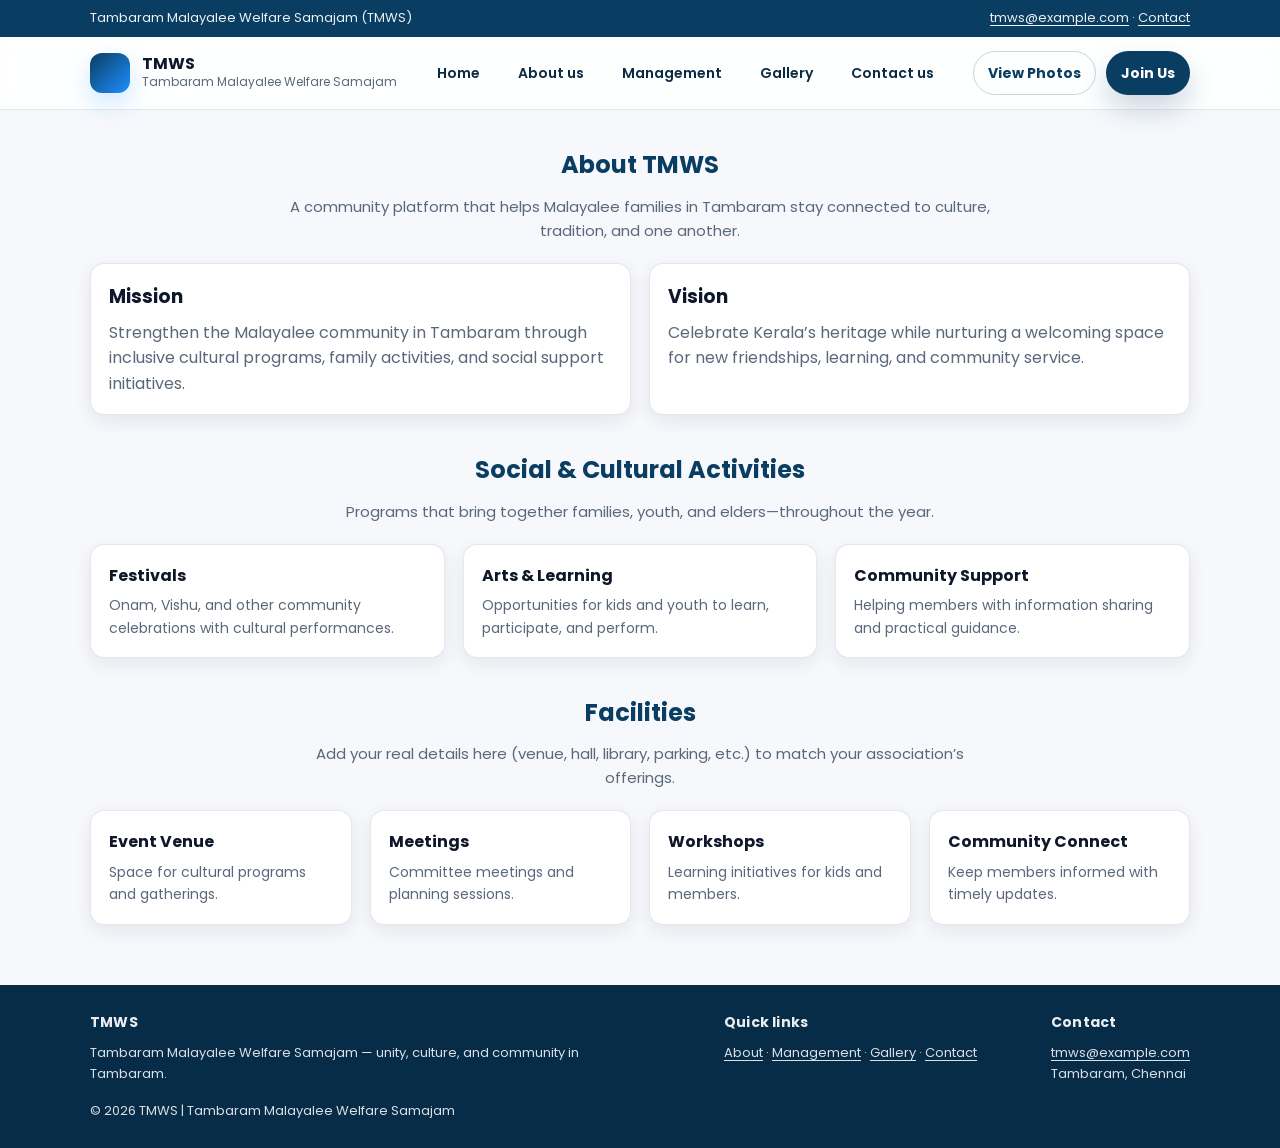
==== about.html @ e10136ef "Add files via upload updated version of the website" ====
<!DOCTYPE html>
<html lang="en">
<head>
  <meta charset="UTF-8">
  <meta name="viewport" content="width=device-width, initial-scale=1.0">
  <title>About TMWS | Tambaram Malayalee Welfare Samajam</title>
  <link href="https://fonts.googleapis.com/css2?family=Poppins:wght@300;400;600&display=swap" rel="stylesheet">
  <link rel="stylesheet" href="assets/css/styles.css">
</head>
<body>
  <a class="skip-link" href="#main">Skip to content</a>

  <div class="topbar">
    <div class="container">
      <div class="row">
        <div>Tambaram Malayalee Welfare Samajam (TMWS)</div>
        <div>
          <a href="mailto:tmws@example.com">tmws@example.com</a>
          <span aria-hidden="true"> · </span>
          <a href="contact.html">Contact</a>
        </div>
      </div>
    </div>
  </div>

  <header class="site-header" aria-label="Site header">
    <div class="container">
      <div class="header-inner">
        <a class="brand" href="index.html" aria-label="TMWS home">
          <div class="brand-mark" aria-hidden="true"></div>
          <div>
            <h1>TMWS</h1>
            <p>Tambaram Malayalee Welfare Samajam</p>
          </div>
        </a>

        <button class="nav-toggle" type="button" data-nav-toggle aria-label="Toggle navigation" aria-expanded="false">
          <span></span><span></span><span></span>
        </button>

        <nav class="nav" data-nav aria-label="Primary navigation">
          <a href="index.html">Home</a>

          <div class="dropdown" data-dropdown>
            <button type="button" aria-expanded="false">About us</button>
            <div class="dropdown-menu" role="menu">
              <a role="menuitem" href="about.html">About TMWS</a>
              <a role="menuitem" href="#vision">Our Vision</a>
              <a role="menuitem" href="#activities">Social & Cultural Activities</a>
              <a role="menuitem" href="#facilities">Facilities</a>
            </div>
          </div>

          <div class="dropdown" data-dropdown>
            <button type="button" aria-expanded="false">Management</button>
            <div class="dropdown-menu" role="menu">
              <a role="menuitem" href="management.html#advisory">Advisory Board</a>
              <a role="menuitem" href="management.html#committee">Central Committee</a>
              <a role="menuitem" href="management.html#area">Area Committee</a>
            </div>
          </div>

          <a href="gallery.html">Gallery</a>
          <a href="contact.html">Contact us</a>
        </nav>

        <div class="header-actions">
          <a class="btn btn-outline" href="gallery.html">View Photos</a>
          <a class="btn btn-primary" href="contact.html">Join Us</a>
        </div>
      </div>
    </div>
  </header>

  <main id="main">
    <section class="section">
      <div class="container">
        <h2 class="section-title">About TMWS</h2>
        <p class="lead">A community platform that helps Malayalee families in Tambaram stay connected to culture, tradition, and one another.</p>
        <div class="grid">
          <div class="card col-6">
            <h3 style="margin:0 0 8px;">Mission</h3>
            <p style="margin:0; color: var(--muted);">
              Strengthen the Malayalee community in Tambaram through inclusive cultural programs, family activities,
              and social support initiatives.
            </p>
          </div>
          <div class="card col-6" id="vision">
            <h3 style="margin:0 0 8px;">Vision</h3>
            <p style="margin:0; color: var(--muted);">
              Celebrate Kerala’s heritage while nurturing a welcoming space for new friendships, learning, and community service.
            </p>
          </div>
        </div>
      </div>
    </section>

    <section class="section" id="activities" style="padding-top:0;">
      <div class="container">
        <h2 class="section-title">Social & Cultural Activities</h2>
        <p class="lead">Programs that bring together families, youth, and elders—throughout the year.</p>
        <div class="grid">
          <div class="card col-4 feature">
            <h3>Festivals</h3>
            <p>Onam, Vishu, and other community celebrations with cultural performances.</p>
          </div>
          <div class="card col-4 feature">
            <h3>Arts & Learning</h3>
            <p>Opportunities for kids and youth to learn, participate, and perform.</p>
          </div>
          <div class="card col-4 feature">
            <h3>Community Support</h3>
            <p>Helping members with information sharing and practical guidance.</p>
          </div>
        </div>
      </div>
    </section>

    <section class="section" id="facilities" style="padding-top:0;">
      <div class="container">
        <h2 class="section-title">Facilities</h2>
        <p class="lead">Add your real details here (venue, hall, library, parking, etc.) to match your association’s offerings.</p>
        <div class="grid">
          <div class="card col-3 feature">
            <h3>Event Venue</h3>
            <p>Space for cultural programs and gatherings.</p>
          </div>
          <div class="card col-3 feature">
            <h3>Meetings</h3>
            <p>Committee meetings and planning sessions.</p>
          </div>
          <div class="card col-3 feature">
            <h3>Workshops</h3>
            <p>Learning initiatives for kids and members.</p>
          </div>
          <div class="card col-3 feature">
            <h3>Community Connect</h3>
            <p>Keep members informed with timely updates.</p>
          </div>
        </div>
      </div>
    </section>
  </main>

  <footer class="footer">
    <div class="container">
      <div class="row">
        <div style="max-width: 56ch;">
          <h4>TMWS</h4>
          <p>Tambaram Malayalee Welfare Samajam — unity, culture, and community in Tambaram.</p>
        </div>
        <div>
          <h4>Quick links</h4>
          <p><a href="about.html">About</a> · <a href="management.html">Management</a> · <a href="gallery.html">Gallery</a> · <a href="contact.html">Contact</a></p>
        </div>
        <div>
          <h4>Contact</h4>
          <p><a href="mailto:tmws@example.com">tmws@example.com</a><br>Tambaram, Chennai</p>
        </div>
      </div>
      <p style="margin-top:16px;">© 2026 TMWS | Tambaram Malayalee Welfare Samajam</p>
    </div>
  </footer>

  <script src="assets/js/main.js" defer></script>
</body>
</html>
---- assets/css/styles.css ----
:root{
  --bg: #f6f8fc;
  --surface: #ffffff;
  --text: #0f172a;
  --muted: #5b677a;
  --brand: #0a3d62;
  --brand2: #1e90ff;
  --border: rgba(15, 23, 42, 0.10);
  --shadow: 0 12px 32px rgba(15, 23, 42, 0.12);
  --shadow2: 0 6px 18px rgba(15, 23, 42, 0.08);
  --radius: 14px;
  --radius2: 18px;
  --container: 1140px;
}

*{ box-sizing:border-box; }
html,body{ height:100%; }
body{
  margin:0;
  font-family: "Poppins", system-ui, -apple-system, "Segoe UI", Roboto, Arial, sans-serif;
  color: var(--text);
  background: var(--bg);
  line-height: 1.6;
}
a{ color: inherit; text-decoration: none; }
img{ max-width:100%; display:block; }

.skip-link{
  position:absolute; left:-999px; top:auto; width:1px; height:1px; overflow:hidden;
}
.skip-link:focus{
  left:16px; top:16px; width:auto; height:auto;
  padding:10px 12px;
  background: var(--surface);
  border:1px solid var(--border);
  border-radius: 10px;
  box-shadow: var(--shadow2);
  z-index: 5000;
}

.container{
  max-width: var(--container);
  margin: 0 auto;
  padding: 0 20px;
}

/* Header */
.topbar{
  background: var(--brand);
  color: rgba(255,255,255,0.92);
  font-size: 13px;
}
.topbar .row{
  display:flex;
  gap:14px;
  align-items:center;
  justify-content: space-between;
  padding: 8px 0;
}
.topbar a{ text-decoration: underline; text-underline-offset: 3px; }

.site-header{
  position: sticky;
  top: 0;
  z-index: 3000;
  background: rgba(255,255,255,0.88);
  border-bottom: 1px solid var(--border);
  backdrop-filter: blur(10px);
}
.header-inner{
  display:flex;
  align-items:center;
  justify-content: space-between;
  gap: 14px;
  padding: 14px 0;
}
.brand{
  display:flex;
  align-items:center;
  gap: 12px;
  min-width: 220px;
}
.brand-mark{
  width: 40px; height: 40px;
  border-radius: 12px;
  background: linear-gradient(135deg, var(--brand), var(--brand2));
  box-shadow: 0 10px 24px rgba(30, 144, 255, 0.22);
}
.brand h1{
  font-size: 16px;
  margin: 0;
  line-height: 1.1;
}
.brand p{
  margin: 0;
  font-size: 12px;
  color: var(--muted);
}

/* Nav */
.nav-toggle{
  display:none;
  border: 1px solid var(--border);
  background: var(--surface);
  border-radius: 12px;
  padding: 10px 12px;
  cursor:pointer;
}
.nav-toggle span{ display:block; width:18px; height:2px; background: var(--text); margin: 4px 0; border-radius: 2px; }

.nav{
  display:flex;
  align-items:center;
  gap: 18px;
}
.nav a{
  color: #0b2b44;
  font-weight: 600;
  font-size: 14px;
  padding: 8px 10px;
  border-radius: 10px;
}
.nav a:hover{ background: rgba(30,144,255,0.10); color: var(--brand2); }

.dropdown{
  position: relative;
}
.dropdown > button{
  border: none;
  background: transparent;
  font: inherit;
  color: #0b2b44;
  font-weight: 600;
  font-size: 14px;
  padding: 8px 10px;
  border-radius: 10px;
  cursor: pointer;
}
.dropdown > button:hover{ background: rgba(30,144,255,0.10); color: var(--brand2); }
.dropdown-menu{
  position:absolute;
  top: calc(100% + 10px);
  right: 0;
  min-width: 250px;
  background: var(--surface);
  border: 1px solid var(--border);
  border-radius: 14px;
  box-shadow: var(--shadow);
  padding: 8px;
  display:none;
}
.dropdown-menu a{
  display:block;
  padding: 10px 10px;
  border-radius: 10px;
  font-weight: 600;
}
.dropdown-menu a:hover{ background: rgba(10,61,98,0.08); color: var(--brand); }
.dropdown.open .dropdown-menu{ display:block; }

.header-actions{
  display:flex;
  align-items:center;
  gap: 10px;
}
.btn{
  display:inline-flex;
  align-items:center;
  justify-content:center;
  padding: 10px 14px;
  border-radius: 999px;
  border: 1px solid transparent;
  font-weight: 700;
  font-size: 14px;
  cursor:pointer;
}
.btn-primary{
  background: var(--brand);
  color: white;
  box-shadow: 0 14px 28px rgba(10,61,98,0.20);
}
.btn-primary:hover{ filter: brightness(1.04); }
.btn-outline{
  background: transparent;
  border-color: rgba(10,61,98,0.22);
  color: var(--brand);
}
.btn-outline:hover{ background: rgba(10,61,98,0.06); }

/* Hero slider */
.hero{
  position: relative;
  color: white;
  overflow:hidden;
  background: #082b45;
}
.hero::before{
  content:"";
  position:absolute;
  inset:0;
  background: linear-gradient(135deg, rgba(10,61,98,0.90), rgba(30,144,255,0.72));
  z-index: 1;
}
.hero-slide{
  position:absolute;
  inset:0;
  background-size: cover;
  background-position: center;
  opacity:0;
  transform: scale(1.03);
  transition: opacity 600ms ease;
}
.hero-slide.active{ opacity:1; }
.hero-content{
  position: relative;
  z-index: 2;
  padding: 66px 0 54px;
}
.hero-grid{
  display:grid;
  grid-template-columns: 1.35fr 0.9fr;
  gap: 24px;
  align-items:center;
}
.hero-badge{
  display:inline-flex;
  gap:10px;
  align-items:center;
  padding: 8px 12px;
  border-radius: 999px;
  background: rgba(255,255,255,0.14);
  border: 1px solid rgba(255,255,255,0.24);
  backdrop-filter: blur(8px);
  font-weight: 700;
}
.hero h2{
  margin: 14px 0 10px;
  font-size: clamp(30px, 3.2vw, 46px);
  line-height: 1.12;
}
.hero p{
  margin:0;
  opacity: 0.95;
  max-width: 62ch;
}
.hero-actions{
  margin-top: 18px;
  display:flex;
  gap: 12px;
  flex-wrap: wrap;
}
.hero-aside{
  background: rgba(255,255,255,0.12);
  border: 1px solid rgba(255,255,255,0.22);
  border-radius: var(--radius2);
  padding: 18px;
  box-shadow: 0 14px 34px rgba(0,0,0,0.18);
  backdrop-filter: blur(10px);
}
.hero-aside h3{ margin: 0 0 8px; font-size: 16px; }
.meta-list{ list-style:none; padding:0; margin: 10px 0 0; display:grid; gap: 10px; }
.meta-list li{ display:grid; grid-template-columns: 18px 1fr; gap: 10px; font-size: 14px; }
.meta-icon{ width:18px; height:18px; }

/* Sections */
.section{
  padding: 36px 0;
}
.section-title{
  text-align:center;
  margin: 0 0 10px;
  color: var(--brand);
  font-size: 24px;
}
.lead{
  color: var(--muted);
  text-align:center;
  max-width: 78ch;
  margin: 0 auto 20px;
  font-size: 15px;
}
.grid{
  display:grid;
  grid-template-columns: repeat(12, 1fr);
  gap: 18px;
}
.card{
  background: var(--surface);
  border: 1px solid var(--border);
  border-radius: var(--radius);
  box-shadow: var(--shadow2);
  padding: 18px;
  transition: transform 180ms ease, box-shadow 180ms ease;
}
.card:hover{ transform: translateY(-4px); box-shadow: var(--shadow); }

.col-3{ grid-column: span 3; }
.col-4{ grid-column: span 4; }
.col-6{ grid-column: span 6; }
.col-12{ grid-column: span 12; }

.feature h3{ margin: 0 0 6px; font-size: 16px; }
.feature p{ margin: 0; color: var(--muted); font-size: 14px; }

.gallery-card{ padding: 12px; }
.gallery-card figure{ margin:0; display:grid; gap: 10px; }
.gallery-card img{
  width:100%;
  height: 200px;
  object-fit: cover;
  border-radius: 12px;
  border: 1px solid var(--border);
}
.gallery-card figcaption{ color: var(--muted); font-size: 13px; }

.person{ text-align:center; }
.person img{
  width: 112px; height: 112px;
  object-fit: cover;
  border-radius: 999px;
  border: 3px solid rgba(30,144,255,0.18);
  margin: 0 auto 10px;
  background: #eef2ff;
}
.person h3{ margin: 0 0 2px; font-size: 16px; }
.person p{ margin: 0; color: var(--muted); font-size: 14px; }

.footer{
  background: #072c48;
  color: rgba(255,255,255,0.92);
  margin-top: 24px;
  padding: 26px 0;
}
.footer .row{
  display:flex;
  gap: 18px;
  align-items:flex-start;
  justify-content: space-between;
  flex-wrap: wrap;
}
.footer h4{ margin:0 0 10px; font-size: 14px; letter-spacing: 0.2px; }
.footer p{ margin:0; opacity: 0.92; font-size: 13px; }
.footer a{ text-decoration: underline; text-underline-offset: 3px; }

/* Responsive */
@media (max-width: 980px){
  .hero-grid{ grid-template-columns: 1fr; }
  .col-3{ grid-column: span 6; }
  .col-4{ grid-column: span 6; }
  .col-6{ grid-column: span 12; }
}
@media (max-width: 720px){
  .topbar .row{ flex-direction: column; align-items:flex-start; }
  .nav-toggle{ display:block; }
  .nav{
    display:none;
    position:absolute;
    top: 100%;
    left: 0;
    right: 0;
    background: rgba(255,255,255,0.98);
    border-bottom: 1px solid var(--border);
    padding: 10px 12px;
    flex-direction: column;
    align-items: stretch;
    gap: 8px;
  }
  .nav.open{ display:flex; }
  .dropdown-menu{ position: static; min-width: auto; box-shadow: none; border-radius: 12px; }
  .dropdown > button{ width: 100%; text-align: left; }
}
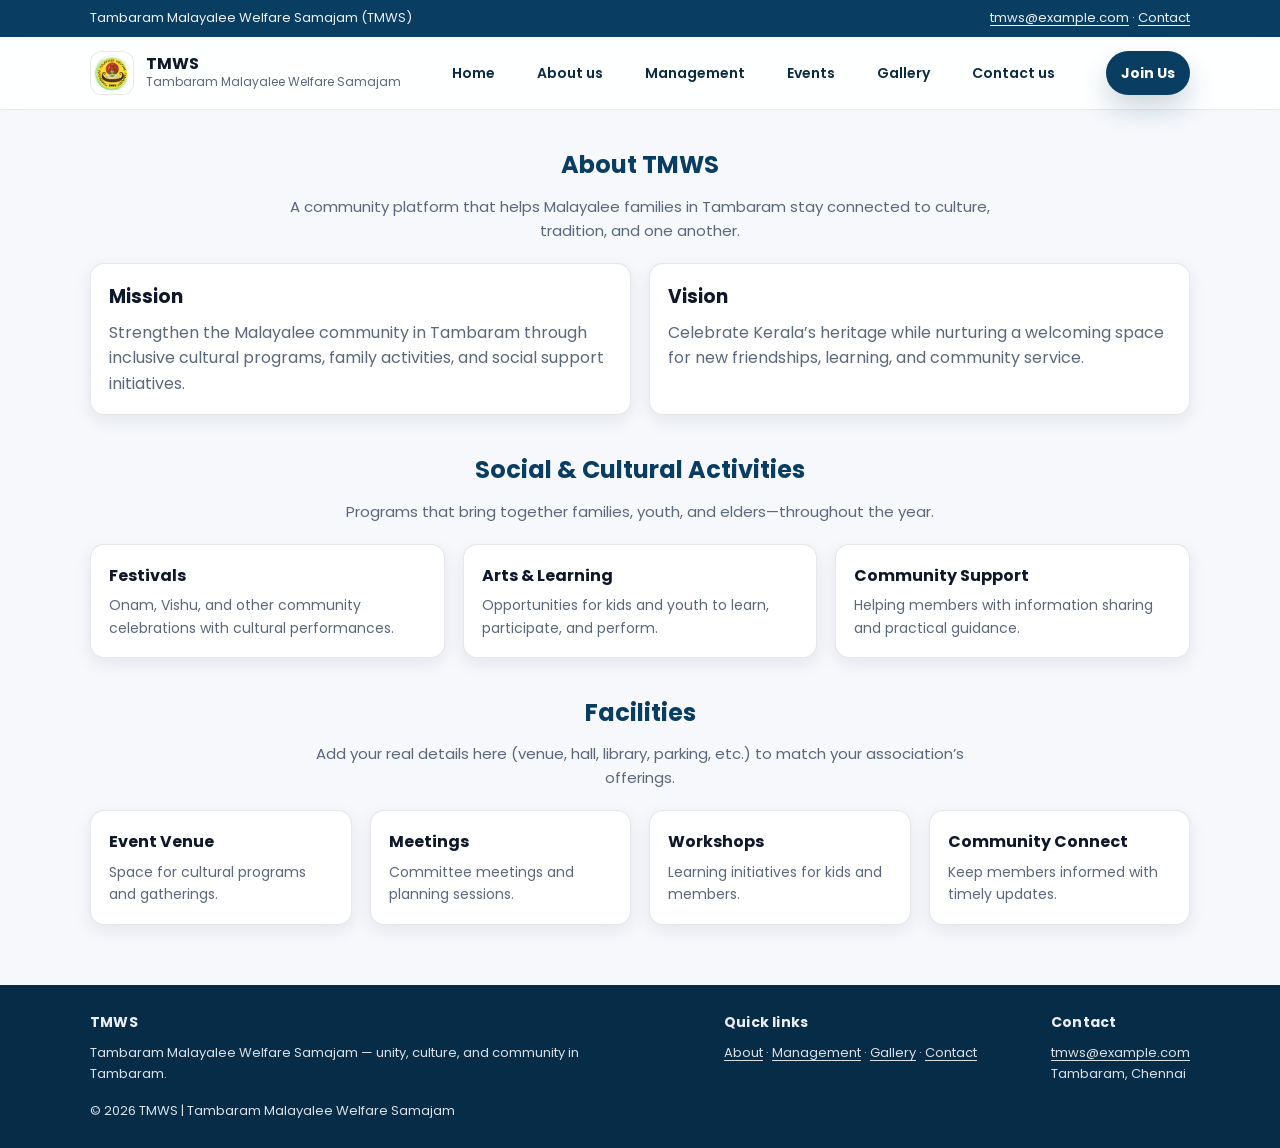
==== commit cd44c935: "Add files via upload uploaded images and modified the view removed photo view menu" ====
--- a/about.html
+++ b/about.html
@@ -27,7 +27,7 @@
     <div class="container">
       <div class="header-inner">
         <a class="brand" href="index.html" aria-label="TMWS home">
-          <div class="brand-mark" aria-hidden="true"></div>
+          <img class="brand-logo" src="assets/images/logo.png" alt="TMWS logo">
           <div>
             <h1>TMWS</h1>
             <p>Tambaram Malayalee Welfare Samajam</p>
@@ -60,12 +60,19 @@
             </div>
           </div>
 
+          <div class="dropdown" data-dropdown>
+            <button type="button" aria-expanded="false">Events</button>
+            <div class="dropdown-menu" role="menu">
+              <a role="menuitem" href="events.html#upcoming-events">Upcoming Events</a>
+              <a role="menuitem" href="events.html#past-events">Past Events</a>
+              <a role="menuitem" href="events.html#calendar">Calendar</a>
+            </div>
+          </div>
           <a href="gallery.html">Gallery</a>
           <a href="contact.html">Contact us</a>
         </nav>
 
         <div class="header-actions">
-          <a class="btn btn-outline" href="gallery.html">View Photos</a>
           <a class="btn btn-primary" href="contact.html">Join Us</a>
         </div>
       </div>
--- a/assets/css/styles.css
+++ b/assets/css/styles.css
@@ -86,6 +86,14 @@
   background: linear-gradient(135deg, var(--brand), var(--brand2));
   box-shadow: 0 10px 24px rgba(30, 144, 255, 0.22);
 }
+.brand-logo{
+  width: 44px;
+  height: 44px;
+  border-radius: 12px;
+  object-fit: cover;
+  border: 1px solid var(--border);
+  background: #ffffff;
+}
 .brand h1{
   font-size: 16px;
   margin: 0;
@@ -117,7 +125,7 @@
   color: #0b2b44;
   font-weight: 600;
   font-size: 14px;
-  padding: 8px 10px;
+  padding: 10px 12px;
   border-radius: 10px;
 }
 .nav a:hover{ background: rgba(30,144,255,0.10); color: var(--brand2); }
@@ -132,7 +140,7 @@
   color: #0b2b44;
   font-weight: 600;
   font-size: 14px;
-  padding: 8px 10px;
+  padding: 10px 12px;
   border-radius: 10px;
   cursor: pointer;
 }
@@ -157,6 +165,9 @@
 }
 .dropdown-menu a:hover{ background: rgba(10,61,98,0.08); color: var(--brand); }
 .dropdown.open .dropdown-menu{ display:block; }
+@media (min-width: 721px){
+  .dropdown:hover .dropdown-menu{ display:block; }
+}
 
 .header-actions{
   display:flex;
@@ -167,6 +178,7 @@
   display:inline-flex;
   align-items:center;
   justify-content:center;
+  min-height: 44px;
   padding: 10px 14px;
   border-radius: 999px;
   border: 1px solid transparent;
@@ -302,6 +314,44 @@
 .feature h3{ margin: 0 0 6px; font-size: 16px; }
 .feature p{ margin: 0; color: var(--muted); font-size: 14px; }
 
+.events-scroll{
+  display:flex;
+  gap: 14px;
+  overflow-x: auto;
+  padding-bottom: 8px;
+  scroll-snap-type: x mandatory;
+}
+.events-scroll::-webkit-scrollbar{ height: 8px; }
+.events-scroll::-webkit-scrollbar-thumb{
+  background: rgba(10,61,98,0.25);
+  border-radius: 999px;
+}
+.event-card{
+  min-width: 280px;
+  max-width: 320px;
+  scroll-snap-align: start;
+}
+.event-card .date{
+  display:inline-block;
+  font-size: 12px;
+  font-weight: 700;
+  color: var(--brand);
+  background: rgba(30,144,255,0.12);
+  border: 1px solid rgba(30,144,255,0.2);
+  border-radius: 999px;
+  padding: 4px 10px;
+  margin-bottom: 10px;
+}
+.event-card h3{
+  margin: 0 0 6px;
+  font-size: 16px;
+}
+.event-card p{
+  margin: 0;
+  color: var(--muted);
+  font-size: 14px;
+}
+
 .gallery-card{ padding: 12px; }
 .gallery-card figure{ margin:0; display:grid; gap: 10px; }
 .gallery-card img{
@@ -325,6 +375,40 @@
 .person h3{ margin: 0 0 2px; font-size: 16px; }
 .person p{ margin: 0; color: var(--muted); font-size: 14px; }
 
+.role-grid{
+  display:grid;
+  gap: 14px;
+}
+.role-row{
+  display:grid;
+  gap: 14px;
+}
+.role-row.first{ grid-template-columns: repeat(3, minmax(0, 1fr)); }
+.role-row.second{ grid-template-columns: repeat(5, minmax(0, 1fr)); }
+.role-row.third{ grid-template-columns: repeat(5, minmax(0, 1fr)); }
+.role-card{
+  text-align:center;
+  padding: 14px;
+}
+.role-card img{
+  width: 84px;
+  height: 84px;
+  object-fit: cover;
+  border-radius: 999px;
+  border: 2px solid rgba(30,144,255,0.22);
+  margin: 0 auto 8px;
+  background: #eef2ff;
+}
+.role-card h3{
+  margin: 0 0 4px;
+  font-size: 15px;
+}
+.role-card p{
+  margin: 0;
+  color: var(--muted);
+  font-size: 13px;
+}
+
 .footer{
   background: #072c48;
   color: rgba(255,255,255,0.92);
@@ -348,9 +432,31 @@
   .col-3{ grid-column: span 6; }
   .col-4{ grid-column: span 6; }
   .col-6{ grid-column: span 12; }
+  .header-actions{
+    display: none;
+  }
+  .role-row.first{ grid-template-columns: repeat(3, minmax(0, 1fr)); }
+  .role-row.second{ grid-template-columns: repeat(3, minmax(0, 1fr)); }
+  .role-row.third{ grid-template-columns: repeat(4, minmax(0, 1fr)); }
 }
 @media (max-width: 720px){
+  .container{
+    padding: 0 14px;
+  }
   .topbar .row{ flex-direction: column; align-items:flex-start; }
+  .header-inner{
+    padding: 10px 0;
+  }
+  .brand{
+    min-width: 0;
+    gap: 10px;
+  }
+  .brand h1{
+    font-size: 15px;
+  }
+  .brand p{
+    font-size: 11px;
+  }
   .nav-toggle{ display:block; }
   .nav{
     display:none;
@@ -364,8 +470,59 @@
     flex-direction: column;
     align-items: stretch;
     gap: 8px;
+    max-height: calc(100vh - 72px);
+    overflow-y: auto;
   }
   .nav.open{ display:flex; }
   .dropdown-menu{ position: static; min-width: auto; box-shadow: none; border-radius: 12px; }
   .dropdown > button{ width: 100%; text-align: left; }
-}
+  .hero-content{
+    padding: 42px 0 34px;
+  }
+  .hero h2{
+    font-size: clamp(24px, 7.8vw, 32px);
+  }
+  .hero p{
+    font-size: 14px;
+  }
+  .hero-actions .btn{
+    width: 100%;
+  }
+  .hero-aside{
+    padding: 14px;
+  }
+  .section{
+    padding: 28px 0;
+  }
+  .section-title{
+    font-size: 22px;
+  }
+  .gallery-card img{
+    height: 170px;
+  }
+  .event-card{
+    min-width: 250px;
+  }
+  .role-row.first,
+  .role-row.second,
+  .role-row.third{
+    grid-template-columns: repeat(2, minmax(0, 1fr));
+  }
+}
+
+@media (max-width: 560px){
+  .col-3{ grid-column: span 12; }
+  .col-4{ grid-column: span 12; }
+  .meta-list li{
+    grid-template-columns: 16px 1fr;
+    font-size: 13px;
+  }
+  .topbar{
+    font-size: 12px;
+  }
+  .role-row.first,
+  .role-row.second,
+  .role-row.third{
+    grid-template-columns: 1fr;
+  }
+}
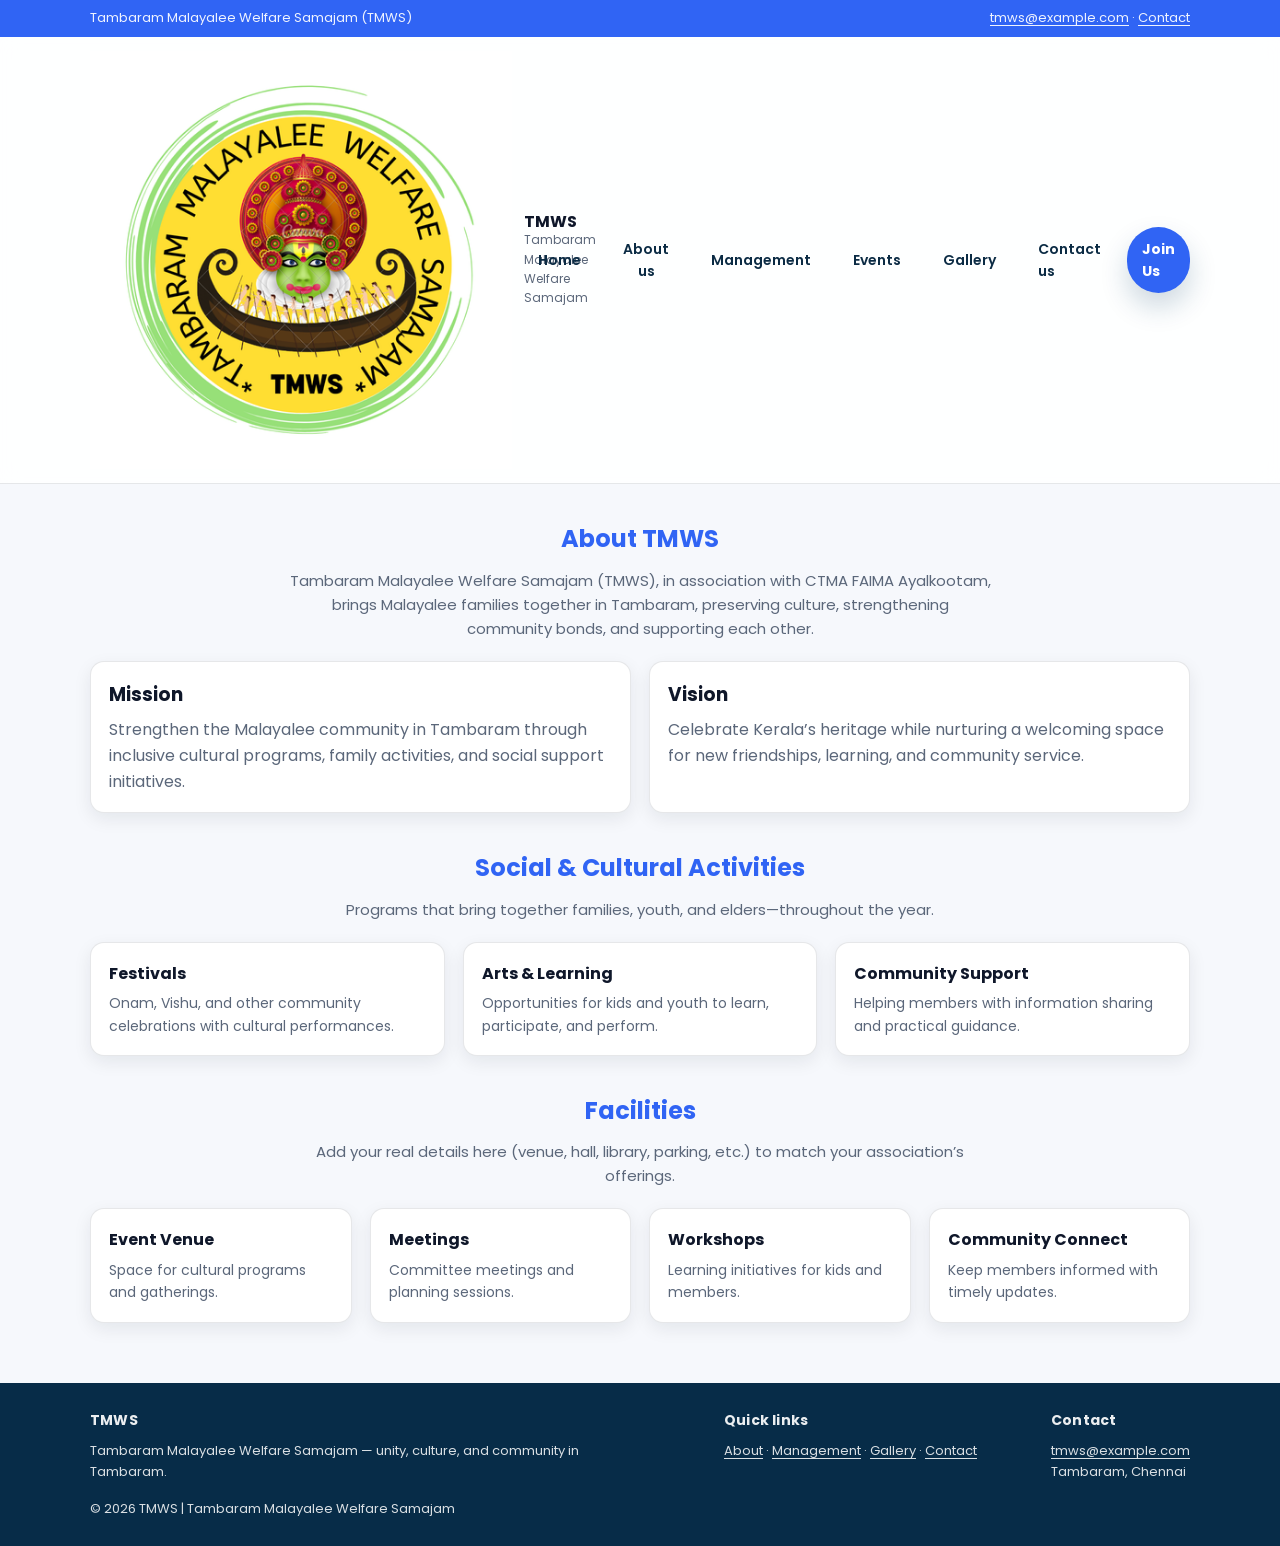
==== commit 9498e364: "Add files via upload testing to be reverted back" ====
--- a/about.html
+++ b/about.html
@@ -27,7 +27,7 @@
     <div class="container">
       <div class="header-inner">
         <a class="brand" href="index.html" aria-label="TMWS home">
-          <img class="brand-logo" src="assets/images/logo.png" alt="TMWS logo">
+          <img class="gallery-img" class="brand-logo" src="assets/images/logo.png" alt="TMWS logo">
           <div>
             <h1>TMWS</h1>
             <p>Tambaram Malayalee Welfare Samajam</p>
@@ -44,7 +44,7 @@
           <div class="dropdown" data-dropdown>
             <button type="button" aria-expanded="false">About us</button>
             <div class="dropdown-menu" role="menu">
-              <a role="menuitem" href="about.html">About TMWS</a>
+              <a role="menuitem" href="about.html" class="active">About TMWS</a>
               <a role="menuitem" href="#vision">Our Vision</a>
               <a role="menuitem" href="#activities">Social & Cultural Activities</a>
               <a role="menuitem" href="#facilities">Facilities</a>
@@ -83,7 +83,7 @@
     <section class="section">
       <div class="container">
         <h2 class="section-title">About TMWS</h2>
-        <p class="lead">A community platform that helps Malayalee families in Tambaram stay connected to culture, tradition, and one another.</p>
+        <p class="lead">Tambaram Malayalee Welfare Samajam (TMWS), in association with CTMA FAIMA Ayalkootam, brings Malayalee families together in Tambaram, preserving culture, strengthening community bonds, and supporting each other.</p>
         <div class="grid">
           <div class="card col-6">
             <h3 style="margin:0 0 8px;">Mission</h3>
@@ -170,6 +170,10 @@
   </footer>
 
   <script src="assets/js/main.js" defer></script>
+
+<div id="lightbox" style="display:none; position:fixed; inset:0; background:rgba(0,0,0,0.9); justify-content:center; align-items:center; z-index:9999;">
+  <img id="lightbox-img" style="max-width:90%; max-height:90%; border-radius:10px;">
+</div>
 </body>
 </html>
 
--- a/assets/css/styles.css
+++ b/assets/css/styles.css
@@ -3,8 +3,8 @@
   --surface: #ffffff;
   --text: #0f172a;
   --muted: #5b677a;
-  --brand: #0a3d62;
-  --brand2: #1e90ff;
+  --brand: #3064f4;
+  --brand2: #668aff;
   --border: rgba(15, 23, 42, 0.10);
   --shadow: 0 12px 32px rgba(15, 23, 42, 0.12);
   --shadow2: 0 6px 18px rgba(15, 23, 42, 0.08);
@@ -210,7 +210,7 @@
   content:"";
   position:absolute;
   inset:0;
-  background: linear-gradient(135deg, rgba(10,61,98,0.90), rgba(30,144,255,0.72));
+  background: linear-gradient(135deg, rgba(48, 238, 244, 0.85), rgba(255, 189, 102, 0.836));
   z-index: 1;
 }
 .hero-slide{
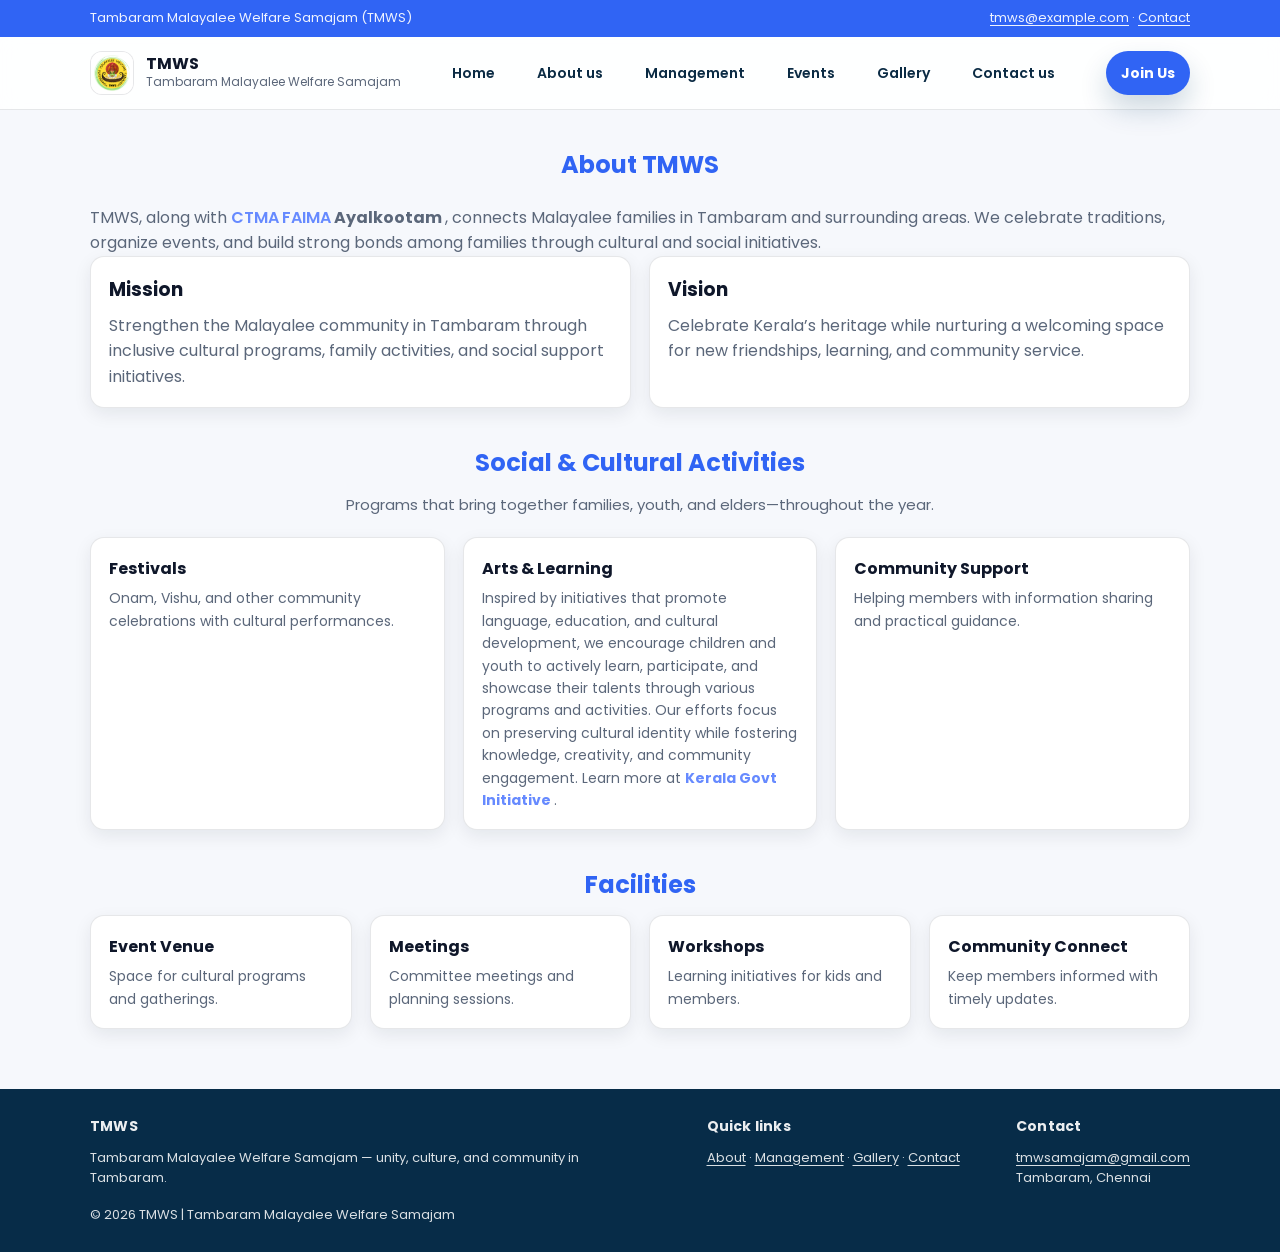
==== commit 32a30670: "Add files via upload uploading the changes in contact and few images uploaded" ====
--- a/about.html
+++ b/about.html
@@ -27,7 +27,7 @@
     <div class="container">
       <div class="header-inner">
         <a class="brand" href="index.html" aria-label="TMWS home">
-          <img class="gallery-img" class="brand-logo" src="assets/images/logo.png" alt="TMWS logo">
+          <img class="brand-logo" src="assets/images/logo.png" alt="TMWS logo">
           <div>
             <h1>TMWS</h1>
             <p>Tambaram Malayalee Welfare Samajam</p>
@@ -44,7 +44,7 @@
           <div class="dropdown" data-dropdown>
             <button type="button" aria-expanded="false">About us</button>
             <div class="dropdown-menu" role="menu">
-              <a role="menuitem" href="about.html" class="active">About TMWS</a>
+              <a role="menuitem" href="about.html">About TMWS</a>
               <a role="menuitem" href="#vision">Our Vision</a>
               <a role="menuitem" href="#activities">Social & Cultural Activities</a>
               <a role="menuitem" href="#facilities">Facilities</a>
@@ -83,7 +83,17 @@
     <section class="section">
       <div class="container">
         <h2 class="section-title">About TMWS</h2>
-        <p class="lead">Tambaram Malayalee Welfare Samajam (TMWS), in association with CTMA FAIMA Ayalkootam, brings Malayalee families together in Tambaram, preserving culture, strengthening community bonds, and supporting each other.</p>
+        <p class="lead"><p style="margin:0; color: var(--muted);">
+  TMWS, along with 
+  <strong>
+    <a href="https://myctma.org/" target="_blank" class="partner-link">CTMA</a> 
+    <a href="https://www.faimma.com/" target="_blank" class="partner-link">FAIMA</a> 
+    Ayalkootam
+  </strong>, 
+  connects Malayalee families in Tambaram and surrounding areas. 
+  We celebrate traditions, organize events, and build strong bonds among families through cultural and social initiatives.
+</p>
+
         <div class="grid">
           <div class="card col-6">
             <h3 style="margin:0 0 8px;">Mission</h3>
@@ -113,7 +123,15 @@
           </div>
           <div class="card col-4 feature">
             <h3>Arts & Learning</h3>
-            <p>Opportunities for kids and youth to learn, participate, and perform.</p>
+             <p>Inspired by initiatives that promote language, education, and cultural development, 
+  we encourage children and youth to actively learn, participate, and showcase their talents 
+  through various programs and activities. 
+  Our efforts focus on preserving cultural identity while fostering knowledge, creativity, and community engagement. 
+  Learn more at 
+  <a href="https://mm.kerala.gov.in/article/about" target="_blank" class="partner-link">
+    <strong>Kerala Govt Initiative</strong>
+  </a>.
+</p>
           </div>
           <div class="card col-4 feature">
             <h3>Community Support</h3>
@@ -126,7 +144,6 @@
     <section class="section" id="facilities" style="padding-top:0;">
       <div class="container">
         <h2 class="section-title">Facilities</h2>
-        <p class="lead">Add your real details here (venue, hall, library, parking, etc.) to match your association’s offerings.</p>
         <div class="grid">
           <div class="card col-3 feature">
             <h3>Event Venue</h3>
@@ -162,7 +179,7 @@
         </div>
         <div>
           <h4>Contact</h4>
-          <p><a href="mailto:tmws@example.com">tmws@example.com</a><br>Tambaram, Chennai</p>
+          <p><a href="mailto:tmwsamajam@gmail.com">tmwsamajam@gmail.com</a><br>Tambaram, Chennai</p>
         </div>
       </div>
       <p style="margin-top:16px;">© 2026 TMWS | Tambaram Malayalee Welfare Samajam</p>
@@ -170,10 +187,6 @@
   </footer>
 
   <script src="assets/js/main.js" defer></script>
-
-<div id="lightbox" style="display:none; position:fixed; inset:0; background:rgba(0,0,0,0.9); justify-content:center; align-items:center; z-index:9999;">
-  <img id="lightbox-img" style="max-width:90%; max-height:90%; border-radius:10px;">
-</div>
 </body>
 </html>
 
--- a/assets/css/styles.css
+++ b/assets/css/styles.css
@@ -526,3 +526,15 @@
     grid-template-columns: 1fr;
   }
 }
+
+.partner-link {
+  color: var(--brand2);
+  text-decoration: none;
+  font-weight: 600;
+  border-bottom: 2px solid transparent;
+  transition: 0.2s;
+}
+
+.partner-link:hover {
+  border-bottom: 2px solid var(--brand2);
+}
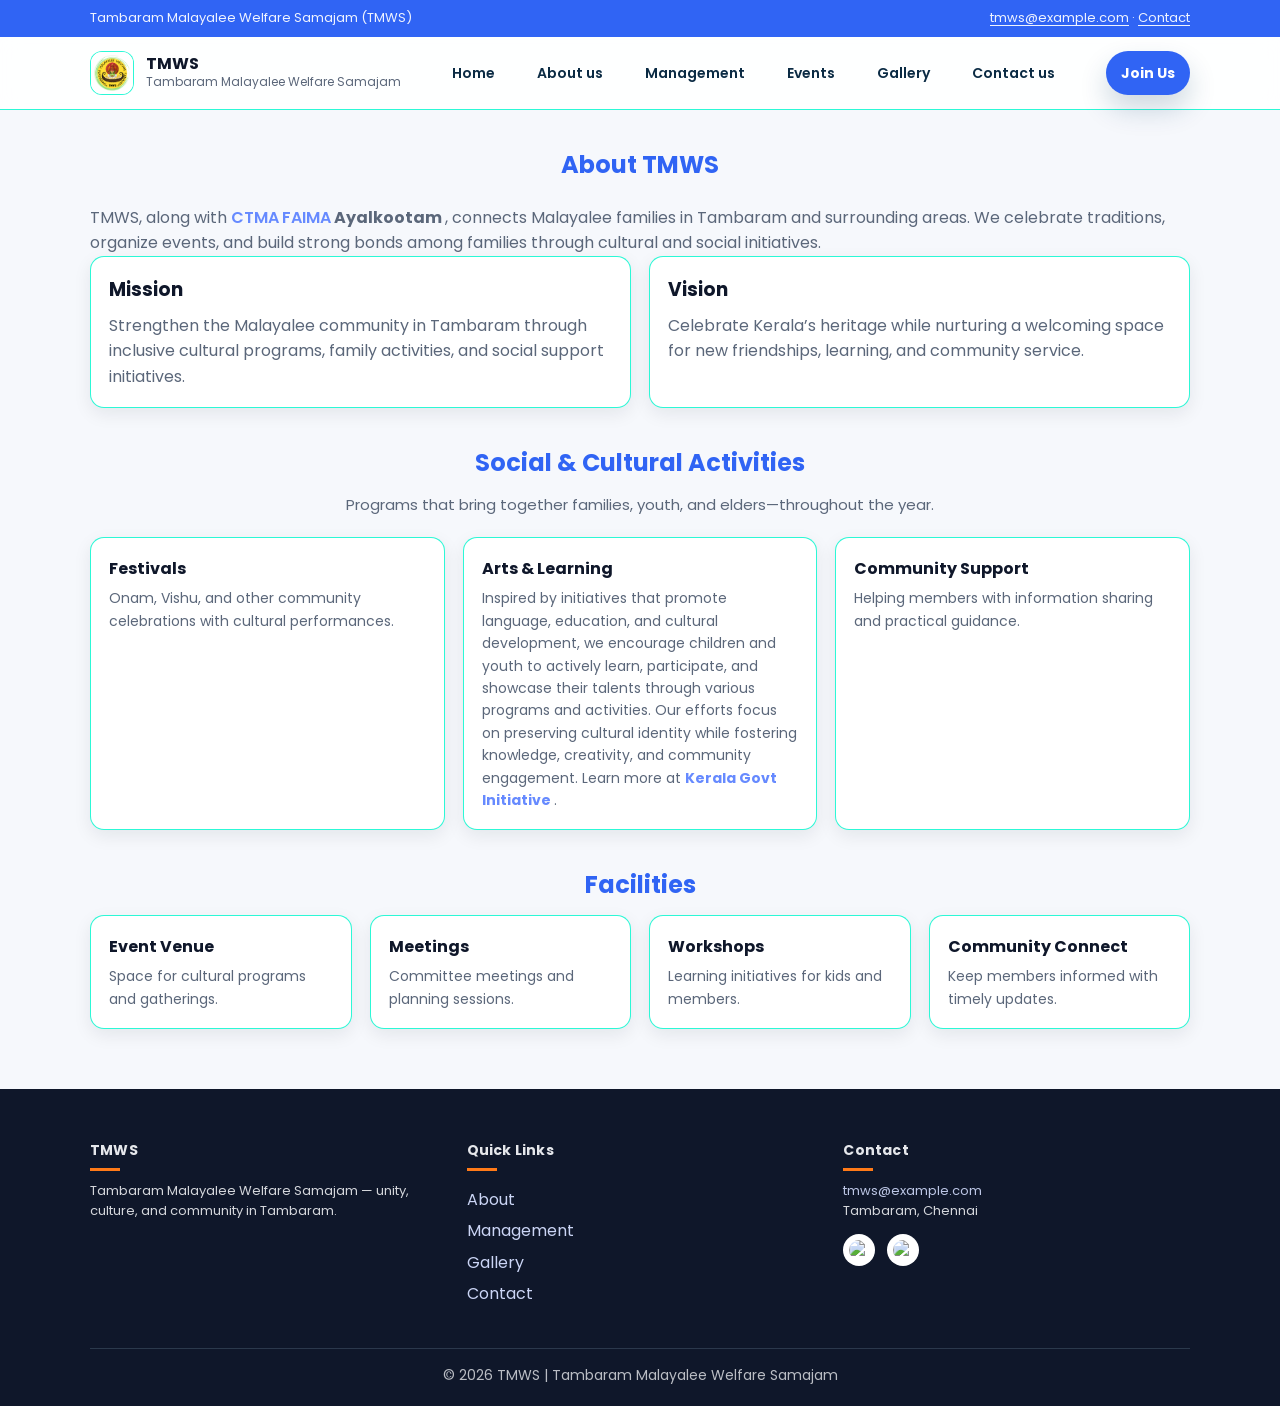
==== commit c66e1dcb: "Add files via upload" ====
--- a/about.html
+++ b/about.html
@@ -166,27 +166,156 @@
     </section>
   </main>
 
-  <footer class="footer">
+  <footer class="footer"> 
     <div class="container">
-      <div class="row">
-        <div style="max-width: 56ch;">
-          <h4>TMWS</h4>
-          <p>Tambaram Malayalee Welfare Samajam — unity, culture, and community in Tambaram.</p>
-        </div>
-        <div>
-          <h4>Quick links</h4>
-          <p><a href="about.html">About</a> · <a href="management.html">Management</a> · <a href="gallery.html">Gallery</a> · <a href="contact.html">Contact</a></p>
-        </div>
-        <div>
-          <h4>Contact</h4>
-          <p><a href="mailto:tmwsamajam@gmail.com">tmwsamajam@gmail.com</a><br>Tambaram, Chennai</p>
-        </div>
-      </div>
-      <p style="margin-top:16px;">© 2026 TMWS | Tambaram Malayalee Welfare Samajam</p>
+
+        <div class="footer-grid">
+            
+            <!-- ABOUT -->
+            <div>
+                <h4>TMWS</h4>
+                <p>
+                    Tambaram Malayalee Welfare Samajam — unity, culture, and community in Tambaram.
+                </p>
+            </div>
+
+            <!-- QUICK LINKS -->
+            <div>
+                <h4>Quick Links</h4>
+                <ul class="footer-links">
+                    <li><a href="about.html">About</a></li>
+                    <li><a href="management.html">Management</a></li>
+                    <li><a href="gallery.html">Gallery</a></li>
+                    <li><a href="contact.html">Contact</a></li>
+                </ul>
+            </div>
+
+            <!-- CONTACT + SOCIAL -->
+            <div>
+                <h4>Contact</h4>
+                <p>
+                    <a href="mailto:tmws@example.com">tmws@example.com</a><br>
+                    Tambaram, Chennai
+                </p>
+
+                <!-- SOCIAL ICONS -->
+                <div class="social-icons">
+                    <a href="https://facebook.com/YOUR_PAGE" target="_blank">
+                        <img src="https://cdn-icons-png.flaticon.com/512/733/733547.png" alt="Facebook">
+                    </a>
+                    <a href="https://instagram.com/YOUR_PAGE" target="_blank">
+                        <img src="https://cdn-icons-png.flaticon.com/512/733/733558.png" alt="Instagram">
+                    </a>
+                </div>
+            </div>
+
+        </div>
+
+        <!-- BOTTOM -->
+        <div class="footer-bottom">
+            © 2026 TMWS | Tambaram Malayalee Welfare Samajam
+        </div>
+
     </div>
-  </footer>
-
-  <script src="assets/js/main.js" defer></script>
-</body>
-</html>
-
+</footer>
+
+<style>
+
+/* FOOTER BASE */
+.footer {
+  background: #0f172a;
+  color: #e5e7eb;
+  padding: 50px 20px 20px;
+}
+
+/* GRID */
+.footer-grid {
+  display: grid;
+  grid-template-columns: repeat(auto-fit, minmax(220px, 1fr));
+  gap: 30px;
+}
+
+/* HEADINGS */
+.footer h4 {
+  margin-bottom: 10px;
+  position: relative;
+}
+
+/* UNDERLINE EFFECT */
+.footer h4::after {
+  content: "";
+  display: block;
+  width: 30px;
+  height: 3px;
+  background: #ff7a18;
+  margin-top: 6px;
+  transition: 0.3s;
+}
+
+.footer h4:hover::after {
+  width: 50px;
+}
+
+/* LINKS */
+.footer-links {
+  list-style: none;
+  padding: 0;
+}
+
+.footer-links li {
+  margin: 6px 0;
+}
+
+.footer a {
+  color: #cbd5f5;
+  text-decoration: none;
+  transition: 0.3s;
+}
+
+.footer a:hover {
+  color: #ffb347;
+  padding-left: 5px;
+}
+
+/* SOCIAL ICONS */
+.social-icons {
+  margin-top: 12px;
+  display: flex;
+  gap: 12px;
+}
+
+.social-icons img {
+  width: 32px;
+  height: 32px;
+  border-radius: 50%;
+  padding: 6px;
+  background: white;
+  transition: 0.3s;
+}
+
+/* HOVER EFFECT */
+.social-icons img:hover {
+  transform: scale(1.2);
+  box-shadow: 0 5px 15px rgba(0,0,0,0.3);
+}
+
+/* BRAND COLORS */
+.social-icons a:nth-child(1):hover img {
+  background: #1877f2;
+}
+
+.social-icons a:nth-child(2):hover img {
+  background: linear-gradient(45deg, #f58529, #dd2a7b, #8134af);
+}
+
+/* BOTTOM */
+.footer-bottom {
+  text-align: center;
+  margin-top: 25px;
+  padding-top: 15px;
+  border-top: 1px solid #334155;
+  font-size: 14px;
+  opacity: 0.8;
+}
+
+</style>
--- a/assets/css/styles.css
+++ b/assets/css/styles.css
@@ -5,7 +5,7 @@
   --muted: #5b677a;
   --brand: #3064f4;
   --brand2: #668aff;
-  --border: rgba(15, 23, 42, 0.10);
+  --border: rgba(6, 247, 207, 0.849);
   --shadow: 0 12px 32px rgba(15, 23, 42, 0.12);
   --shadow2: 0 6px 18px rgba(15, 23, 42, 0.08);
   --radius: 14px;
@@ -202,7 +202,7 @@
 /* Hero slider */
 .hero{
   position: relative;
-  color: white;
+  color: rgb(94, 36, 187);
   overflow:hidden;
   background: #082b45;
 }
@@ -210,7 +210,7 @@
   content:"";
   position:absolute;
   inset:0;
-  background: linear-gradient(135deg, rgba(48, 238, 244, 0.85), rgba(255, 189, 102, 0.836));
+  background: linear-gradient(135deg, rgba(193, 236, 238, 0.55), rgba(235, 197, 147, 0.40));
   z-index: 1;
 }
 .hero-slide{
@@ -219,14 +219,14 @@
   background-size: cover;
   background-position: center;
   opacity:0;
-  transform: scale(1.03);
+  transform: scale(1.23);
   transition: opacity 600ms ease;
 }
 .hero-slide.active{ opacity:1; }
 .hero-content{
   position: relative;
   z-index: 2;
-  padding: 66px 0 54px;
+  padding: 90px 0 60px;
 }
 .hero-grid{
   display:grid;
@@ -242,7 +242,7 @@
   border-radius: 999px;
   background: rgba(255,255,255,0.14);
   border: 1px solid rgba(255,255,255,0.24);
-  backdrop-filter: blur(8px);
+  backdrop-filter: blur(5px);
   font-weight: 700;
 }
 .hero h2{
@@ -538,3 +538,35 @@
 .partner-link:hover {
   border-bottom: 2px solid var(--brand2);
 }
+
+.role-card img {
+  display: block;
+  width: 100px;
+  height: 100px;
+  object-fit: cover;
+  object-position: center 25%;
+  border-radius: 50%;
+}
+
+.social-btn {
+  padding: 10px 18px;
+  border-radius: 25px;
+  text-decoration: none;
+  color: white;
+  font-weight: 600;
+  display: inline-block;
+  transition: 0.3s;
+}
+
+.instagram {
+  background: linear-gradient(45deg, #E1306C, #C13584);
+}
+
+.facebook {
+  background: #1877F2;
+}
+
+.social-btn:hover {
+  transform: translateY(-2px);
+  opacity: 0.9;
+}
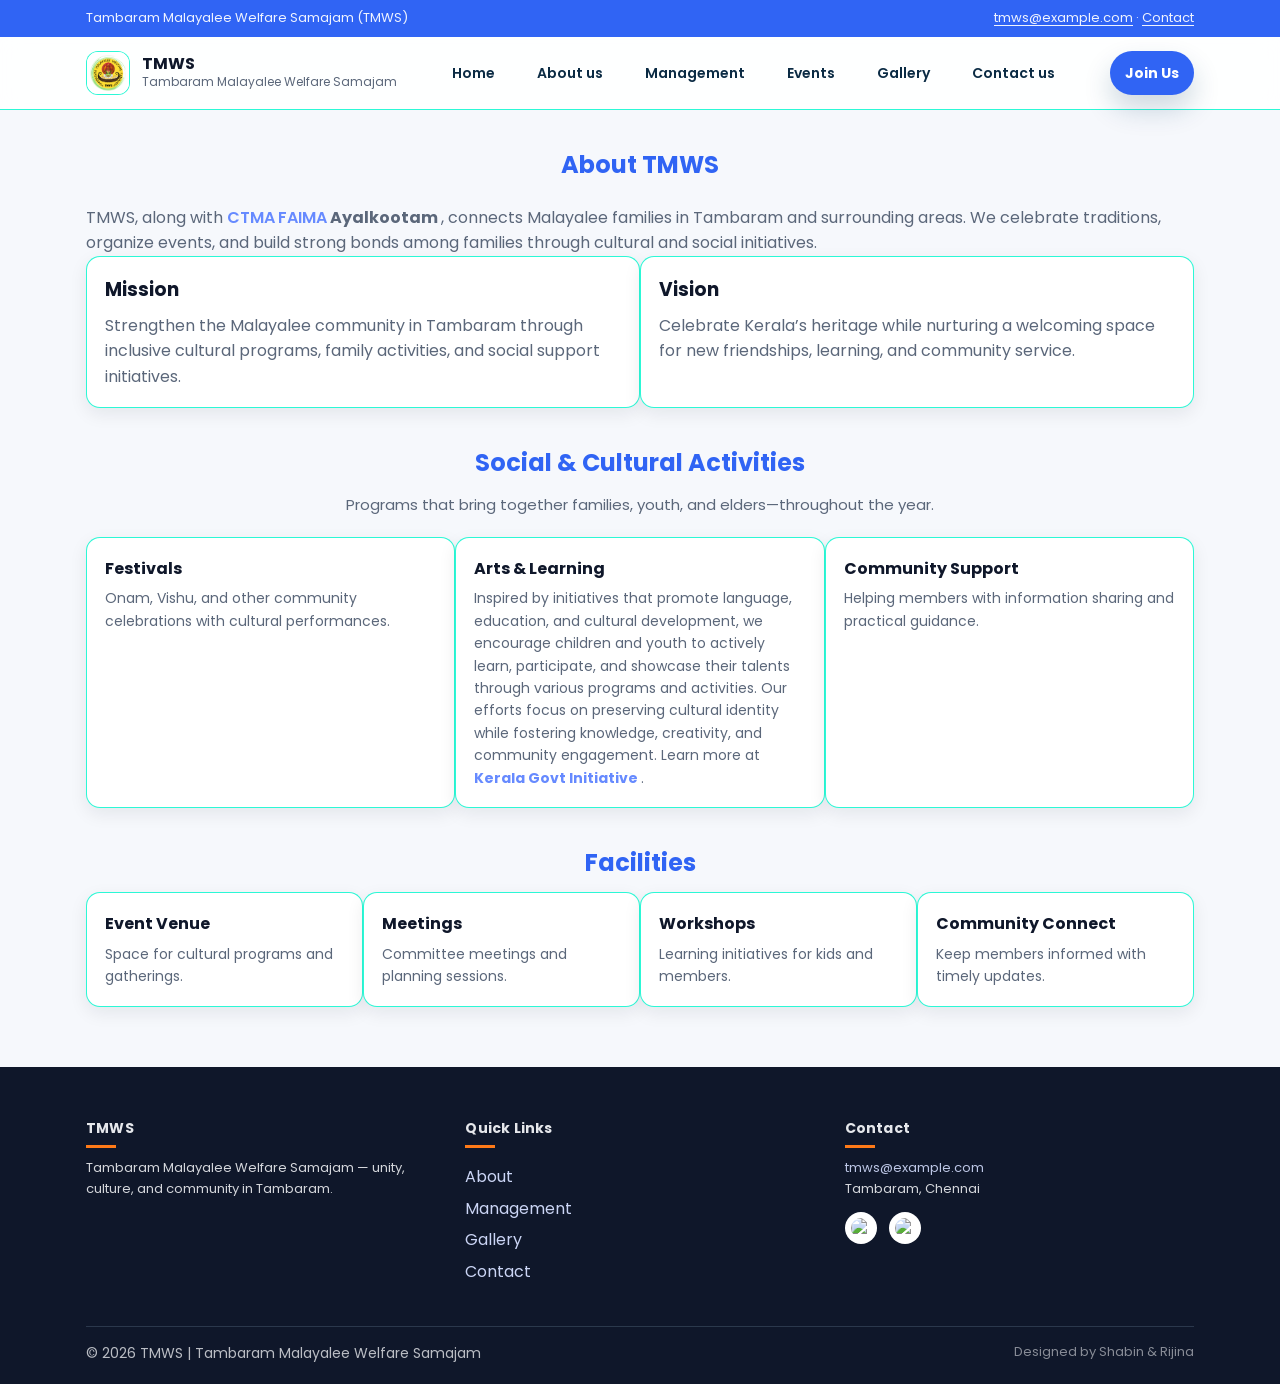
==== commit 87a62373: "Add files via upload update the gallery footer issues and fixed mobile version" ====
--- a/about.html
+++ b/about.html
@@ -166,6 +166,8 @@
     </section>
   </main>
 
+<script src="assets/js/main.js" defer></script>
+
   <footer class="footer"> 
     <div class="container">
 
@@ -210,11 +212,17 @@
             </div>
 
         </div>
-
         <!-- BOTTOM -->
         <div class="footer-bottom">
-            © 2026 TMWS | Tambaram Malayalee Welfare Samajam
-        </div>
+  <div class="footer-bottom-inner">
+    <div class="footer-left">
+      © 2026 TMWS | Tambaram Malayalee Welfare Samajam
+    </div>
+    <div class="footer-right">
+      Designed by Shabin & Rijina
+    </div>
+  </div>
+</div>
 
     </div>
 </footer>
--- a/assets/css/styles.css
+++ b/assets/css/styles.css
@@ -41,7 +41,7 @@
 .container{
   max-width: var(--container);
   margin: 0 auto;
-  padding: 0 20px;
+  padding: 0 16px;
 }
 
 /* Header */
@@ -294,7 +294,7 @@
 .grid{
   display:grid;
   grid-template-columns: repeat(12, 1fr);
-  gap: 18px;
+  
 }
 .card{
   background: var(--surface);
@@ -569,4 +569,56 @@
 .social-btn:hover {
   transform: translateY(-2px);
   opacity: 0.9;
+}
+
+.footer-credit {
+  font-size: 13px;
+  opacity: 0.7;
+}
+
+.footer-credit:hover {
+  opacity: 1;
+}
+
+.footer-bottom {
+  border-top: 1px solid #334155;
+  margin-top: 20px;
+  padding-top: 12px;
+  font-size: 14px;
+  opacity: 0.85;
+}
+
+.footer-bottom-inner {
+  display: flex;
+  justify-content: space-between;
+  align-items: center;
+  flex-wrap: wrap;
+}
+
+.footer-left {
+  text-align: left;
+}
+
+.footer-right {
+  text-align: right;
+  font-size: 13px;
+  opacity: 0.7;
+}
+
+/* 🔥 Mobile Fix */
+@media (max-width: 600px) {
+  .footer-bottom-inner {
+    flex-direction: column;
+    gap: 6px;
+    text-align: center;
+  }
+
+  .footer-left,
+  .footer-right {
+    text-align: center;
+  }
+
+  .footer-right {
+    font-size: 12px;
+  }
 }
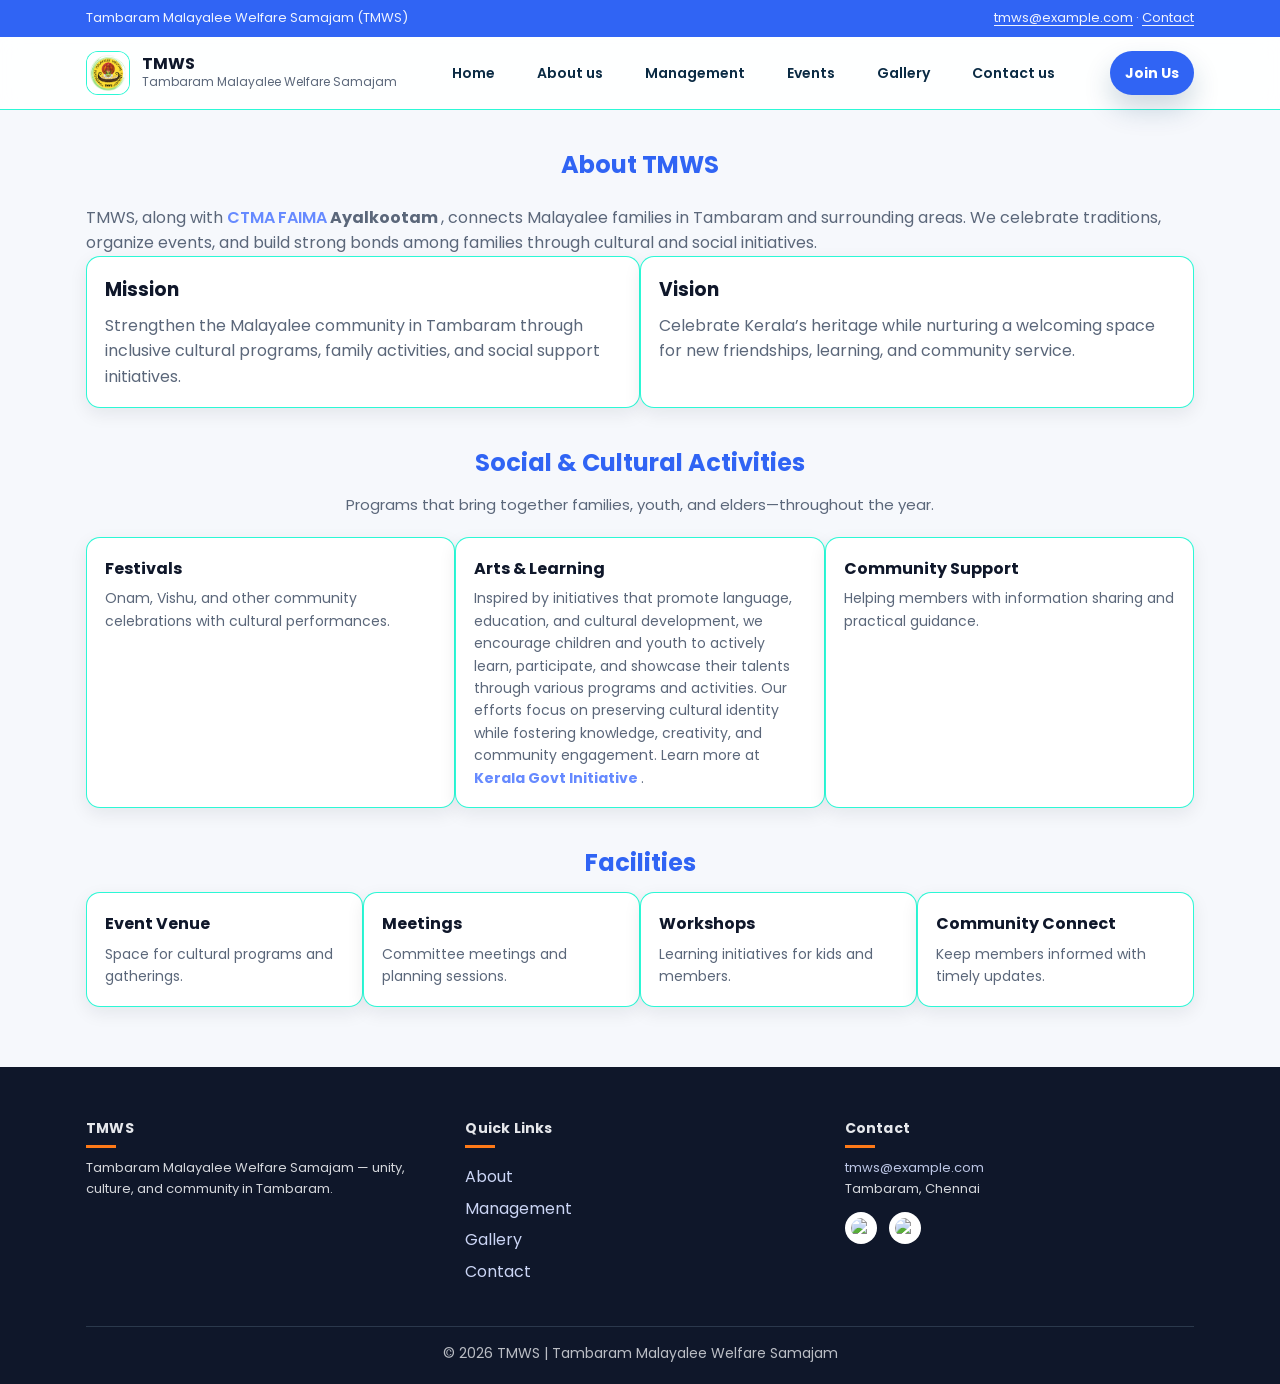
==== commit 4baae224: "Add files via upload updated gallery" ====
--- a/about.html
+++ b/about.html
@@ -166,8 +166,6 @@
     </section>
   </main>
 
-<script src="assets/js/main.js" defer></script>
-
   <footer class="footer"> 
     <div class="container">
 
@@ -212,17 +210,11 @@
             </div>
 
         </div>
+
         <!-- BOTTOM -->
         <div class="footer-bottom">
-  <div class="footer-bottom-inner">
-    <div class="footer-left">
-      © 2026 TMWS | Tambaram Malayalee Welfare Samajam
-    </div>
-    <div class="footer-right">
-      Designed by Shabin & Rijina
-    </div>
-  </div>
-</div>
+            © 2026 TMWS | Tambaram Malayalee Welfare Samajam
+        </div>
 
     </div>
 </footer>
